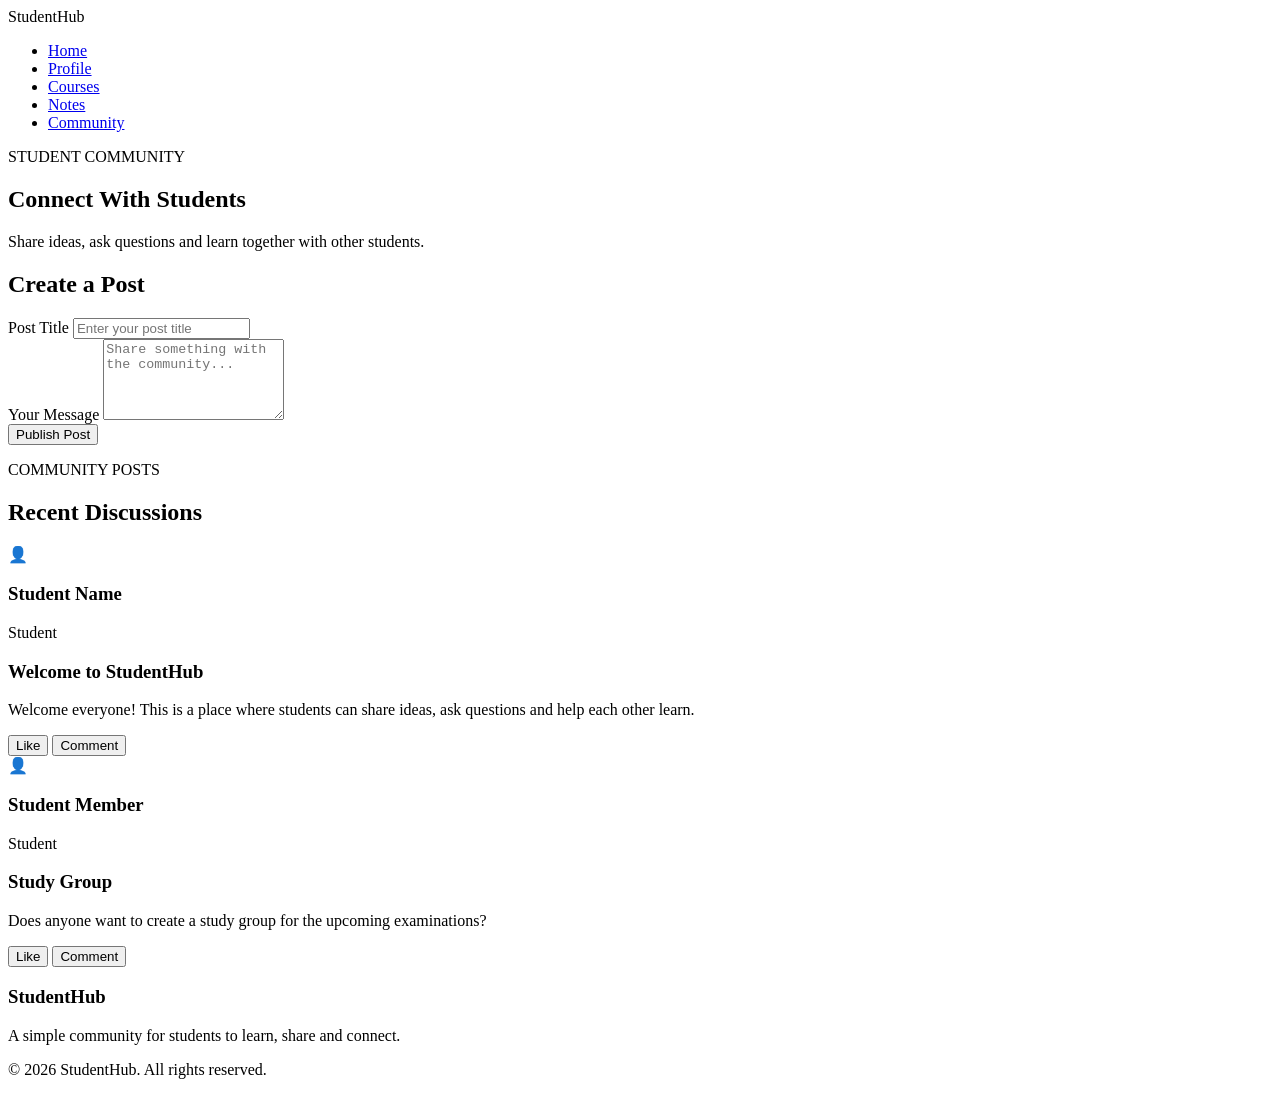
==== community.html @ ed9b3c4a "Add files via upload" ====
<!DOCTYPE html>
<html lang="en">

<head>

    <meta charset="UTF-8">

    <meta name="viewport" content="width=device-width, initial-scale=1.0">

    <title>StudentHub - Community</title>

    <link rel="stylesheet" href="CSS/style.css">

</head>

<body>

    <!-- Navigation -->

    <header class="header">

        <nav class="navbar">

            <div class="logo">
                StudentHub
            </div>

            <ul class="nav-links">

                <li>
                    <a href="index.html">Home</a>
                </li>

                <li>
                    <a href="profile.html">Profile</a>
                </li>

                <li>
                    <a href="courses.html">Courses</a>
                </li>

                <li>
                    <a href="notes.html">Notes</a>
                </li>

                <li>
                    <a href="community.html">Community</a>
                </li>

            </ul>

        </nav>

    </header>


    <!-- Community Page -->

    <main>

        <section class="community-section">

            <div class="section-heading">

                <p class="section-label">
                    STUDENT COMMUNITY
                </p>

                <h1>
                    Connect With Students
                </h1>

                <p>
                    Share ideas, ask questions and learn
                    together with other students.
                </p>

            </div>


            <!-- Create Post -->

            <div class="create-post-section">

                <h2>
                    Create a Post
                </h2>

                <form id="postForm">

                    <div class="form-group">

                        <label for="postTitle">
                            Post Title
                        </label>

                        <input
                            type="text"
                            id="postTitle"
                            placeholder="Enter your post title"
                            required
                        >

                    </div>


                    <div class="form-group">

                        <label for="postContent">
                            Your Message
                        </label>

                        <textarea
                            id="postContent"
                            rows="5"
                            placeholder="Share something with the community..."
                            required
                        ></textarea>

                    </div>


                    <button
                        type="submit"
                        class="btn primary-btn"
                    >
                        Publish Post
                    </button>

                </form>

            </div>


            <!-- Community Posts -->

            <section class="posts-section">

                <div class="section-heading">

                    <p class="section-label">
                        COMMUNITY POSTS
                    </p>

                    <h2>
                        Recent Discussions
                    </h2>

                </div>


                <div
                    class="posts-container"
                    id="postsContainer"
                >

                    <!-- Post 1 -->

                    <article class="post-card">

                        <div class="post-header">

                            <div class="post-avatar">
                                👤
                            </div>

                            <div>

                                <h3>
                                    Student Name
                                </h3>

                                <p>
                                    Student
                                </p>

                            </div>

                        </div>


                        <div class="post-content">

                            <h3>
                                Welcome to StudentHub
                            </h3>

                            <p>
                                Welcome everyone! This is a
                                place where students can share
                                ideas, ask questions and help
                                each other learn.
                            </p>

                        </div>


                        <div class="post-actions">

                            <button type="button">
                                Like
                            </button>

                            <button type="button">
                                Comment
                            </button>

                        </div>

                    </article>


                    <!-- Post 2 -->

                    <article class="post-card">

                        <div class="post-header">

                            <div class="post-avatar">
                                👤
                            </div>

                            <div>

                                <h3>
                                    Student Member
                                </h3>

                                <p>
                                    Student
                                </p>

                            </div>

                        </div>


                        <div class="post-content">

                            <h3>
                                Study Group
                            </h3>

                            <p>
                                Does anyone want to create
                                a study group for the upcoming
                                examinations?
                            </p>

                        </div>


                        <div class="post-actions">

                            <button type="button">
                                Like
                            </button>

                            <button type="button">
                                Comment
                            </button>

                        </div>

                    </article>

                </div>

            </section>

        </section>

    </main>


    <!-- Footer -->

    <footer class="footer">

        <div class="footer-content">

            <h3>
                StudentHub
            </h3>

            <p>
                A simple community for students to
                learn, share and connect.
            </p>

        </div>

        <div class="footer-bottom">

            <p>
                © 2026 StudentHub. All rights reserved.
            </p>

        </div>

    </footer>


    <!-- JavaScript -->

    <script src="JavaScript/storage.js"></script>
    <script src="JavaScript/app.js"></script>

</body>

</html>
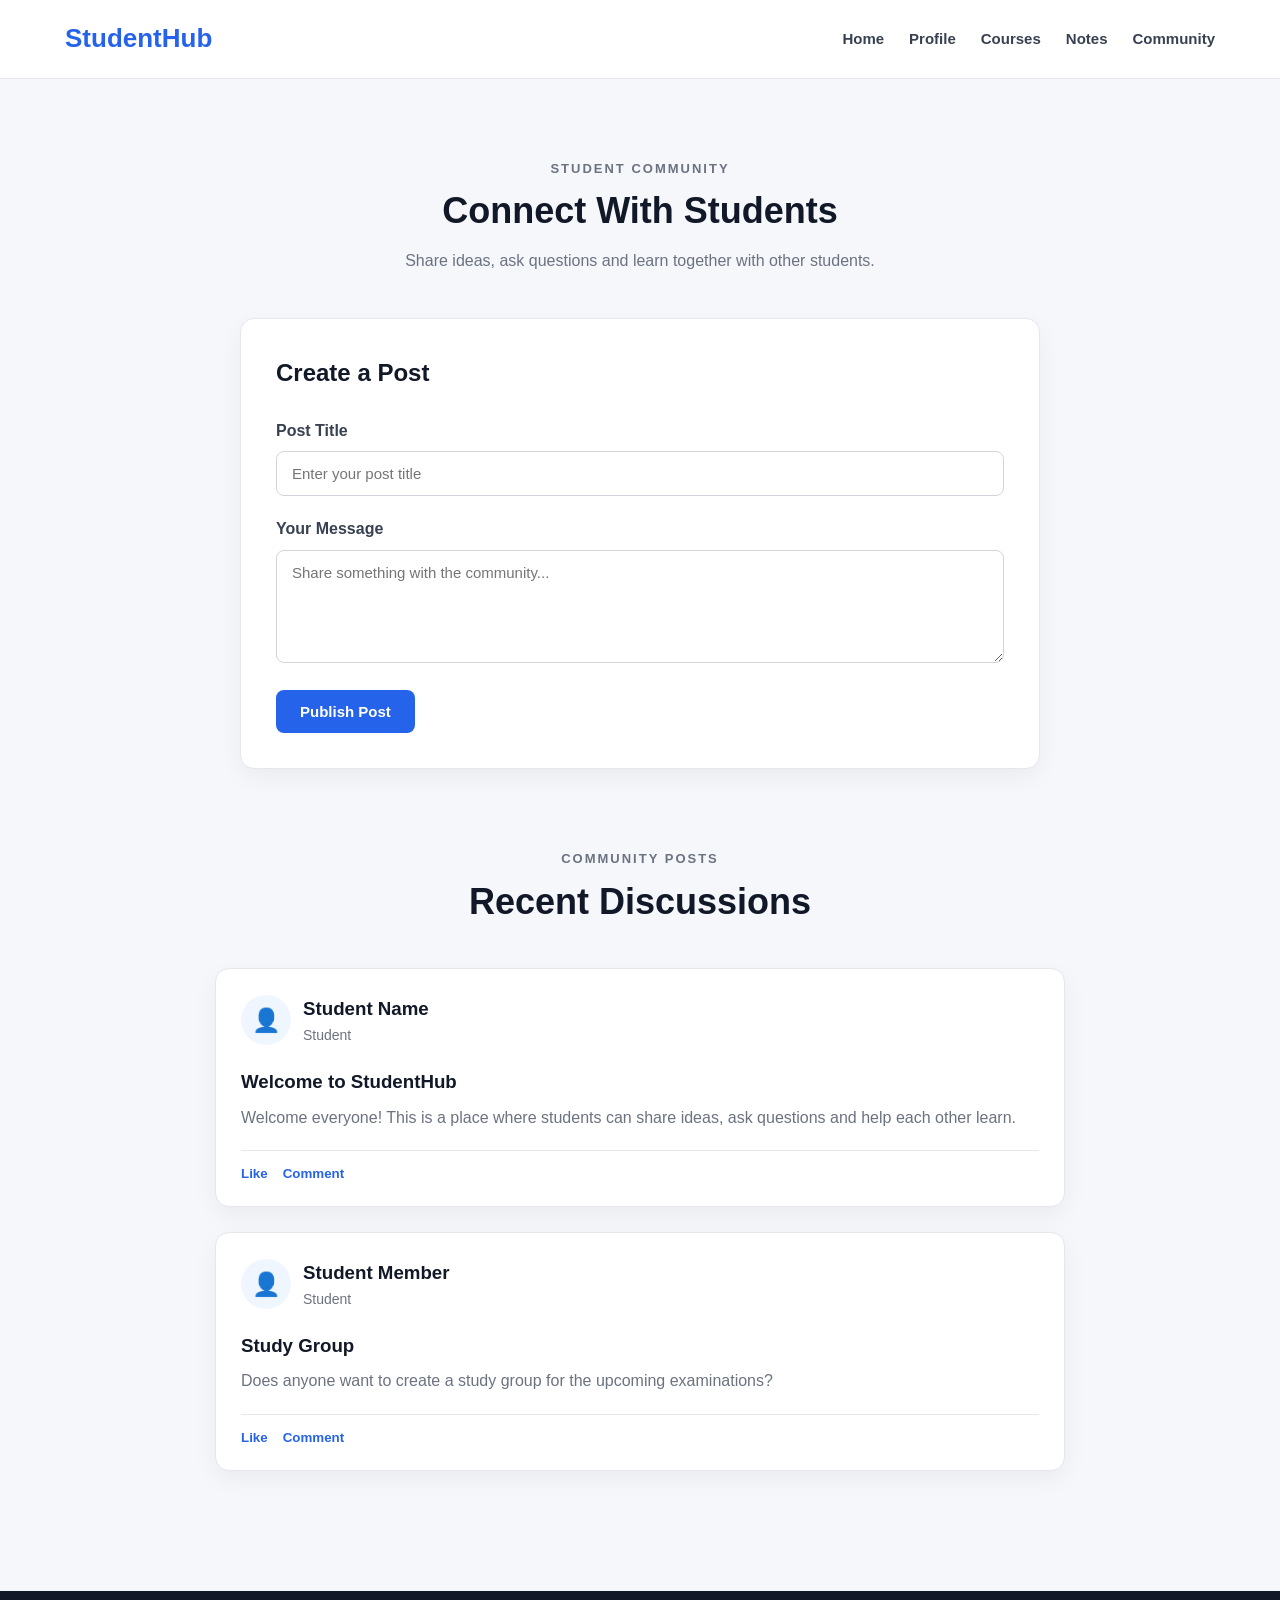
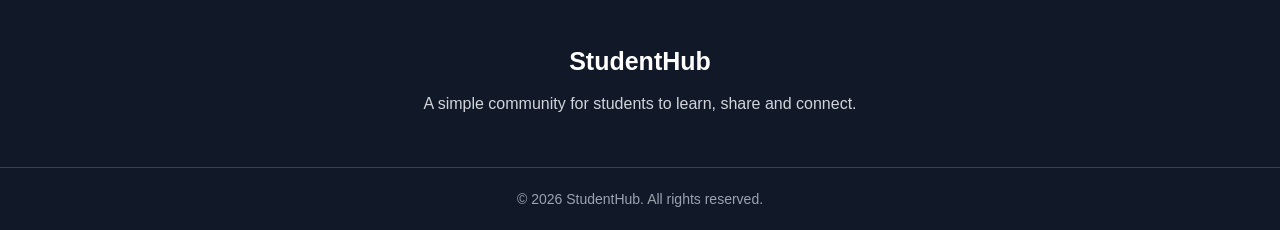
==== commit 68f9d442: "Update community.html" ====
--- a/community.html
+++ b/community.html
@@ -9,7 +9,7 @@
 
     <title>StudentHub - Community</title>
 
-    <link rel="stylesheet" href="CSS/style.css">
+    <link rel="stylesheet" href="style.css">
 
 </head>
 
@@ -303,9 +303,9 @@
 
     <!-- JavaScript -->
 
-    <script src="JavaScript/storage.js"></script>
-    <script src="JavaScript/app.js"></script>
+    <script src="storage.js"></script>
+    <script src="app.js"></script>
 
 </body>
 
-</html>+</html>
--- a/style.css
+++ b/style.css
@@ -0,0 +1,962 @@
+/* ========================================
+   STUDENTHUB - MAIN STYLESHEET
+======================================== */
+
+
+/* ========================================
+   RESET
+======================================== */
+
+* {
+    margin: 0;
+    padding: 0;
+    box-sizing: border-box;
+}
+
+html {
+    scroll-behavior: smooth;
+}
+
+body {
+    font-family: Arial, Helvetica, sans-serif;
+    background-color: #f5f7fb;
+    color: #1f2937;
+    line-height: 1.6;
+}
+
+
+/* ========================================
+   GENERAL
+======================================== */
+
+a {
+    text-decoration: none;
+    color: inherit;
+}
+
+button,
+input,
+textarea {
+    font-family: inherit;
+}
+
+button {
+    cursor: pointer;
+}
+
+main {
+    min-height: 70vh;
+}
+
+
+/* ========================================
+   NAVIGATION
+======================================== */
+
+.header {
+    background-color: #ffffff;
+    border-bottom: 1px solid #e5e7eb;
+    position: sticky;
+    top: 0;
+    z-index: 1000;
+}
+
+.navbar {
+    max-width: 1200px;
+    margin: 0 auto;
+    padding: 18px 25px;
+
+    display: flex;
+    align-items: center;
+    justify-content: space-between;
+}
+
+.logo {
+    font-size: 26px;
+    font-weight: 800;
+    color: #2563eb;
+}
+
+.nav-links {
+    list-style: none;
+
+    display: flex;
+    align-items: center;
+    gap: 25px;
+}
+
+.nav-links a {
+    color: #374151;
+    font-size: 15px;
+    font-weight: 600;
+
+    transition: 0.3s ease;
+}
+
+.nav-links a:hover {
+    color: #2563eb;
+}
+
+
+/* ========================================
+   HERO
+======================================== */
+
+.hero {
+    background: linear-gradient(
+        135deg,
+        #2563eb,
+        #4f46e5
+    );
+
+    min-height: 600px;
+    padding: 80px 25px;
+
+    display: flex;
+    align-items: center;
+    justify-content: center;
+
+    text-align: center;
+}
+
+.hero-content {
+    max-width: 800px;
+    color: #ffffff;
+}
+
+.hero-label {
+    font-size: 14px;
+    font-weight: 700;
+    letter-spacing: 2px;
+    margin-bottom: 15px;
+}
+
+.hero h1 {
+    font-size: 60px;
+    line-height: 1.1;
+    margin-bottom: 25px;
+}
+
+.hero-text {
+    max-width: 650px;
+    margin: 0 auto 35px;
+
+    font-size: 18px;
+    color: #e5e7eb;
+}
+
+.hero-buttons {
+    display: flex;
+    justify-content: center;
+    gap: 15px;
+    flex-wrap: wrap;
+}
+
+
+/* ========================================
+   BUTTONS
+======================================== */
+
+.btn {
+    display: inline-block;
+
+    padding: 13px 24px;
+
+    border-radius: 8px;
+
+    font-size: 15px;
+    font-weight: 700;
+
+    border: none;
+
+    transition: 0.3s ease;
+}
+
+.primary-btn {
+    background-color: #2563eb;
+    color: #ffffff;
+}
+
+.primary-btn:hover {
+    background-color: #1d4ed8;
+    transform: translateY(-2px);
+}
+
+.secondary-btn {
+    background-color: #ffffff;
+    color: #2563eb;
+}
+
+.secondary-btn:hover {
+    background-color: #eff6ff;
+    transform: translateY(-2px);
+}
+
+
+/* ========================================
+   SECTIONS
+======================================== */
+
+.about-section,
+.profile-section,
+.student-info-section,
+.courses-section,
+.progress-section,
+.notes-section,
+.community-section {
+    max-width: 1200px;
+    margin: 0 auto;
+    padding: 80px 25px;
+}
+
+.section-heading {
+    max-width: 700px;
+    margin: 0 auto 45px;
+
+    text-align: center;
+}
+
+.section-label {
+    color: #2563eb;
+
+    font-size: 13px;
+    font-weight: 800;
+
+    letter-spacing: 2px;
+
+    margin-bottom: 10px;
+}
+
+.section-heading h1,
+.section-heading h2 {
+    color: #111827;
+
+    font-size: 36px;
+    line-height: 1.2;
+
+    margin-bottom: 15px;
+}
+
+.section-heading p {
+    color: #6b7280;
+}
+
+
+/* ========================================
+   FEATURE CARDS
+======================================== */
+
+.feature-container {
+    display: grid;
+
+    grid-template-columns: repeat(4, 1fr);
+
+    gap: 25px;
+}
+
+.feature-card {
+    background-color: #ffffff;
+
+    padding: 30px;
+
+    border-radius: 14px;
+
+    border: 1px solid #e5e7eb;
+
+    box-shadow: 0 8px 25px rgba(0, 0, 0, 0.05);
+
+    transition: 0.3s ease;
+}
+
+.feature-card:hover {
+    transform: translateY(-5px);
+
+    box-shadow: 0 15px 35px rgba(0, 0, 0, 0.08);
+}
+
+.feature-icon {
+    width: 55px;
+    height: 55px;
+
+    display: flex;
+    align-items: center;
+    justify-content: center;
+
+    background-color: #eff6ff;
+
+    border-radius: 12px;
+
+    font-size: 25px;
+
+    margin-bottom: 20px;
+}
+
+.feature-card h3 {
+    font-size: 20px;
+
+    margin-bottom: 10px;
+
+    color: #111827;
+}
+
+.feature-card p {
+    color: #6b7280;
+
+    margin-bottom: 20px;
+}
+
+.feature-card a {
+    color: #2563eb;
+
+    font-weight: 700;
+}
+
+
+/* ========================================
+   CTA SECTION
+======================================== */
+
+.cta-section {
+    background-color: #111827;
+
+    padding: 80px 25px;
+
+    text-align: center;
+}
+
+.cta-content {
+    max-width: 700px;
+    margin: 0 auto;
+
+    color: #ffffff;
+}
+
+.cta-content h2 {
+    font-size: 38px;
+
+    margin-bottom: 15px;
+}
+
+.cta-content p {
+    color: #d1d5db;
+
+    margin-bottom: 30px;
+}
+
+
+/* ========================================
+   PROFILE
+======================================== */
+
+.profile-card {
+    max-width: 800px;
+
+    margin: 0 auto;
+
+    padding: 40px;
+
+    background-color: #ffffff;
+
+    border-radius: 16px;
+
+    border: 1px solid #e5e7eb;
+
+    box-shadow: 0 8px 25px rgba(0, 0, 0, 0.05);
+
+    text-align: center;
+}
+
+.profile-avatar {
+    width: 100px;
+    height: 100px;
+
+    margin: 0 auto 20px;
+
+    border-radius: 50%;
+
+    background-color: #eff6ff;
+
+    display: flex;
+    align-items: center;
+    justify-content: center;
+
+    font-size: 45px;
+}
+
+.profile-info h2 {
+    font-size: 28px;
+
+    color: #111827;
+}
+
+.profile-info p {
+    color: #6b7280;
+
+    margin-top: 5px;
+}
+
+.profile-details {
+    margin-top: 35px;
+
+    display: grid;
+
+    grid-template-columns: repeat(2, 1fr);
+
+    gap: 20px;
+
+    text-align: left;
+}
+
+.detail-item {
+    padding: 20px;
+
+    background-color: #f9fafb;
+
+    border-radius: 10px;
+}
+
+.detail-item h3 {
+    font-size: 14px;
+
+    color: #6b7280;
+
+    margin-bottom: 5px;
+}
+
+.detail-item p {
+    font-weight: 700;
+
+    color: #111827;
+}
+
+.profile-actions {
+    margin-top: 30px;
+}
+
+
+/* ========================================
+   INFORMATION CARDS
+======================================== */
+
+.info-container {
+    display: grid;
+
+    grid-template-columns: repeat(3, 1fr);
+
+    gap: 25px;
+}
+
+.info-card {
+    background-color: #ffffff;
+
+    padding: 30px;
+
+    border-radius: 14px;
+
+    border: 1px solid #e5e7eb;
+}
+
+.info-card h3 {
+    margin-bottom: 12px;
+
+    color: #111827;
+}
+
+.info-card p {
+    color: #6b7280;
+}
+
+
+/* ========================================
+   COURSES
+======================================== */
+
+.course-container {
+    display: grid;
+
+    grid-template-columns: repeat(3, 1fr);
+
+    gap: 25px;
+}
+
+.course-card {
+    background-color: #ffffff;
+
+    padding: 30px;
+
+    border-radius: 14px;
+
+    border: 1px solid #e5e7eb;
+
+    box-shadow: 0 8px 25px rgba(0, 0, 0, 0.05);
+
+    transition: 0.3s ease;
+}
+
+.course-card:hover {
+    transform: translateY(-5px);
+}
+
+.course-icon {
+    width: 55px;
+    height: 55px;
+
+    display: flex;
+    align-items: center;
+    justify-content: center;
+
+    background-color: #eff6ff;
+
+    border-radius: 12px;
+
+    font-size: 25px;
+
+    margin-bottom: 20px;
+}
+
+.course-card h2 {
+    font-size: 22px;
+
+    color: #111827;
+
+    margin-bottom: 10px;
+}
+
+.course-card p {
+    color: #6b7280;
+
+    margin-bottom: 20px;
+}
+
+.course-info {
+    display: flex;
+
+    flex-direction: column;
+
+    gap: 5px;
+
+    margin-bottom: 25px;
+}
+
+.course-info span {
+    color: #4b5563;
+
+    font-size: 14px;
+}
+
+
+/* ========================================
+   PROGRESS
+======================================== */
+
+.progress-section {
+    padding-top: 0;
+}
+
+.progress-card {
+    max-width: 700px;
+
+    margin: 0 auto;
+
+    background-color: #ffffff;
+
+    padding: 30px;
+
+    border-radius: 14px;
+
+    border: 1px solid #e5e7eb;
+}
+
+.progress-card h3 {
+    margin-bottom: 20px;
+}
+
+.progress-bar {
+    width: 100%;
+    height: 12px;
+
+    background-color: #e5e7eb;
+
+    border-radius: 20px;
+
+    overflow: hidden;
+}
+
+.progress-fill {
+    width: 60%;
+    height: 100%;
+
+    background-color: #2563eb;
+
+    border-radius: 20px;
+}
+
+.progress-card p {
+    margin-top: 10px;
+
+    color: #6b7280;
+}
+
+
+/* ========================================
+   FORMS
+======================================== */
+
+.add-note-section,
+.create-post-section {
+    max-width: 800px;
+
+    margin: 0 auto 60px;
+
+    background-color: #ffffff;
+
+    padding: 35px;
+
+    border-radius: 14px;
+
+    border: 1px solid #e5e7eb;
+
+    box-shadow: 0 8px 25px rgba(0, 0, 0, 0.05);
+}
+
+.add-note-section h2,
+.create-post-section h2 {
+    margin-bottom: 25px;
+
+    color: #111827;
+}
+
+.form-group {
+    margin-bottom: 20px;
+}
+
+.form-group label {
+    display: block;
+
+    margin-bottom: 8px;
+
+    font-weight: 700;
+
+    color: #374151;
+}
+
+.form-group input,
+.form-group textarea {
+    width: 100%;
+
+    padding: 13px 15px;
+
+    border: 1px solid #d1d5db;
+
+    border-radius: 8px;
+
+    outline: none;
+
+    font-size: 15px;
+
+    background-color: #ffffff;
+
+    transition: 0.3s ease;
+}
+
+.form-group input:focus,
+.form-group textarea:focus {
+    border-color: #2563eb;
+
+    box-shadow: 0 0 0 3px rgba(37, 99, 235, 0.1);
+}
+
+.form-group textarea {
+    resize: vertical;
+}
+
+
+/* ========================================
+   NOTES
+======================================== */
+
+.saved-notes-section {
+    padding-top: 20px;
+}
+
+.notes-container {
+    display: grid;
+
+    grid-template-columns: repeat(3, 1fr);
+
+    gap: 25px;
+}
+
+.note-card {
+    background-color: #ffffff;
+
+    padding: 25px;
+
+    border-radius: 14px;
+
+    border: 1px solid #e5e7eb;
+
+    box-shadow: 0 8px 25px rgba(0, 0, 0, 0.05);
+}
+
+.note-card h3 {
+    color: #111827;
+
+    margin-bottom: 8px;
+}
+
+.note-subject {
+    color: #2563eb !important;
+
+    font-weight: 700;
+
+    margin-bottom: 12px;
+}
+
+.note-card p {
+    color: #6b7280;
+}
+
+
+/* ========================================
+   COMMUNITY
+======================================== */
+
+.posts-section {
+    padding-top: 20px;
+}
+
+.posts-container {
+    max-width: 850px;
+
+    margin: 0 auto;
+
+    display: flex;
+
+    flex-direction: column;
+
+    gap: 25px;
+}
+
+.post-card {
+    background-color: #ffffff;
+
+    padding: 25px;
+
+    border-radius: 14px;
+
+    border: 1px solid #e5e7eb;
+
+    box-shadow: 0 8px 25px rgba(0, 0, 0, 0.05);
+}
+
+.post-header {
+    display: flex;
+
+    align-items: center;
+
+    gap: 12px;
+
+    margin-bottom: 20px;
+}
+
+.post-avatar {
+    width: 50px;
+    height: 50px;
+
+    border-radius: 50%;
+
+    background-color: #eff6ff;
+
+    display: flex;
+    align-items: center;
+    justify-content: center;
+
+    font-size: 23px;
+}
+
+.post-header h3 {
+    color: #111827;
+}
+
+.post-header p {
+    color: #6b7280;
+
+    font-size: 14px;
+}
+
+.post-content h3 {
+    color: #111827;
+
+    margin-bottom: 8px;
+}
+
+.post-content p {
+    color: #6b7280;
+}
+
+.post-actions {
+    display: flex;
+
+    gap: 15px;
+
+    margin-top: 20px;
+
+    padding-top: 15px;
+
+    border-top: 1px solid #e5e7eb;
+}
+
+.post-actions button {
+    background: none;
+
+    border: none;
+
+    color: #2563eb;
+
+    font-weight: 700;
+}
+
+
+/* ========================================
+   FOOTER
+======================================== */
+
+.footer {
+    background-color: #111827;
+
+    color: #ffffff;
+
+    margin-top: 40px;
+}
+
+.footer-content {
+    max-width: 1200px;
+
+    margin: 0 auto;
+
+    padding: 50px 25px;
+
+    text-align: center;
+}
+
+.footer-content h3 {
+    font-size: 25px;
+
+    margin-bottom: 10px;
+}
+
+.footer-content p {
+    color: #d1d5db;
+}
+
+.footer-bottom {
+    border-top: 1px solid #374151;
+
+    padding: 20px 25px;
+
+    text-align: center;
+}
+
+.footer-bottom p {
+    color: #9ca3af;
+
+    font-size: 14px;
+}
+
+
+/* ========================================
+   MOBILE RESPONSIVE DESIGN
+======================================== */
+
+@media (max-width: 900px) {
+
+    .feature-container {
+        grid-template-columns: repeat(2, 1fr);
+    }
+
+    .course-container {
+        grid-template-columns: repeat(2, 1fr);
+    }
+
+    .info-container {
+        grid-template-columns: 1fr;
+    }
+
+    .notes-container {
+        grid-template-columns: repeat(2, 1fr);
+    }
+
+    .hero h1 {
+        font-size: 48px;
+    }
+
+}
+
+
+@media (max-width: 650px) {
+
+    .navbar {
+        flex-direction: column;
+
+        gap: 18px;
+    }
+
+    .nav-links {
+        gap: 12px;
+
+        flex-wrap: wrap;
+
+        justify-content: center;
+    }
+
+    .nav-links a {
+        font-size: 13px;
+    }
+
+    .hero {
+        min-height: 520px;
+
+        padding: 60px 20px;
+    }
+
+    .hero h1 {
+        font-size: 40px;
+    }
+
+    .hero-text {
+        font-size: 16px;
+    }
+
+    .section-heading h1,
+    .section-heading h2 {
+        font-size: 30px;
+    }
+
+    .feature-container,
+    .course-container,
+    .notes-container {
+        grid-template-columns: 1fr;
+    }
+
+    .profile-details {
+        grid-template-columns: 1fr;
+    }
+
+    .about-section,
+    .profile-section,
+    .student-info-section,
+    .courses-section,
+    .progress-section,
+    .notes-section,
+    .community-section {
+        padding: 60px 20px;
+    }
+
+    .add-note-section,
+    .create-post-section,
+    .profile-card {
+        padding: 25px 20px;
+    }
+
+}
